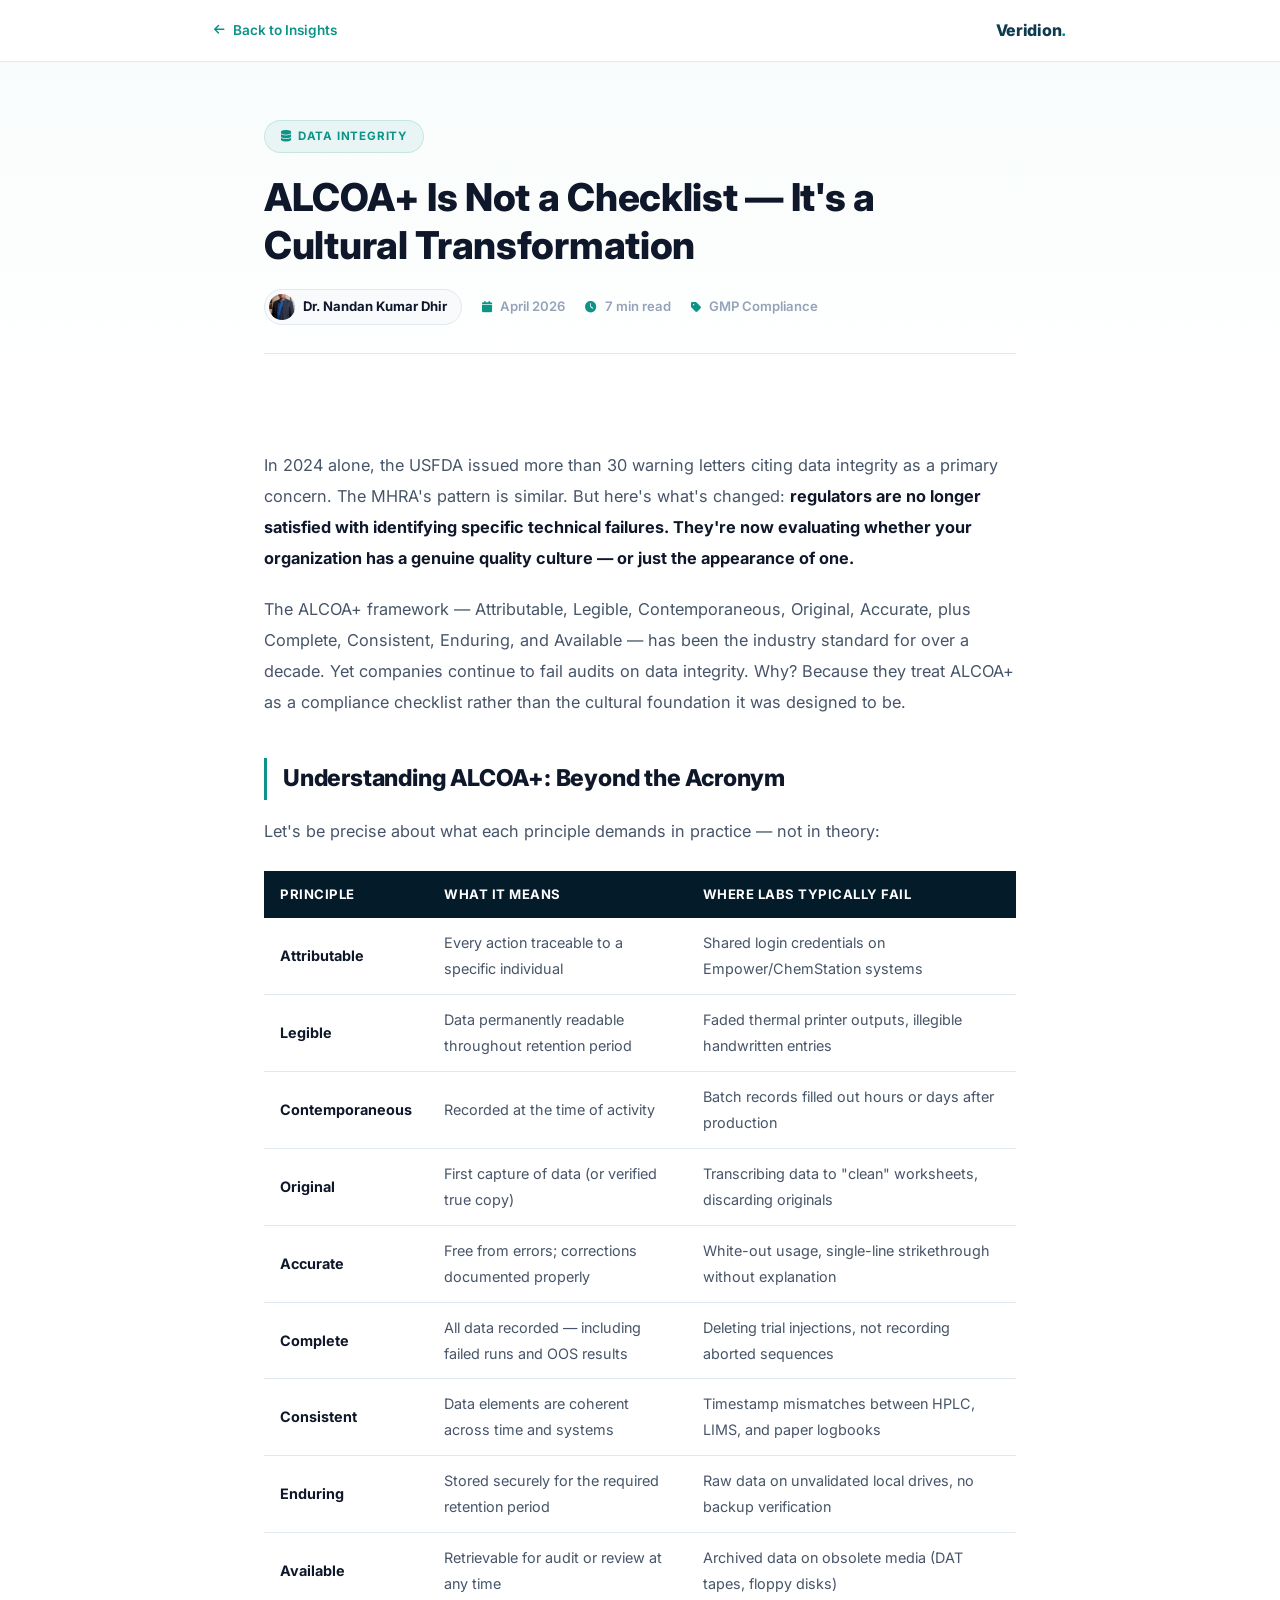
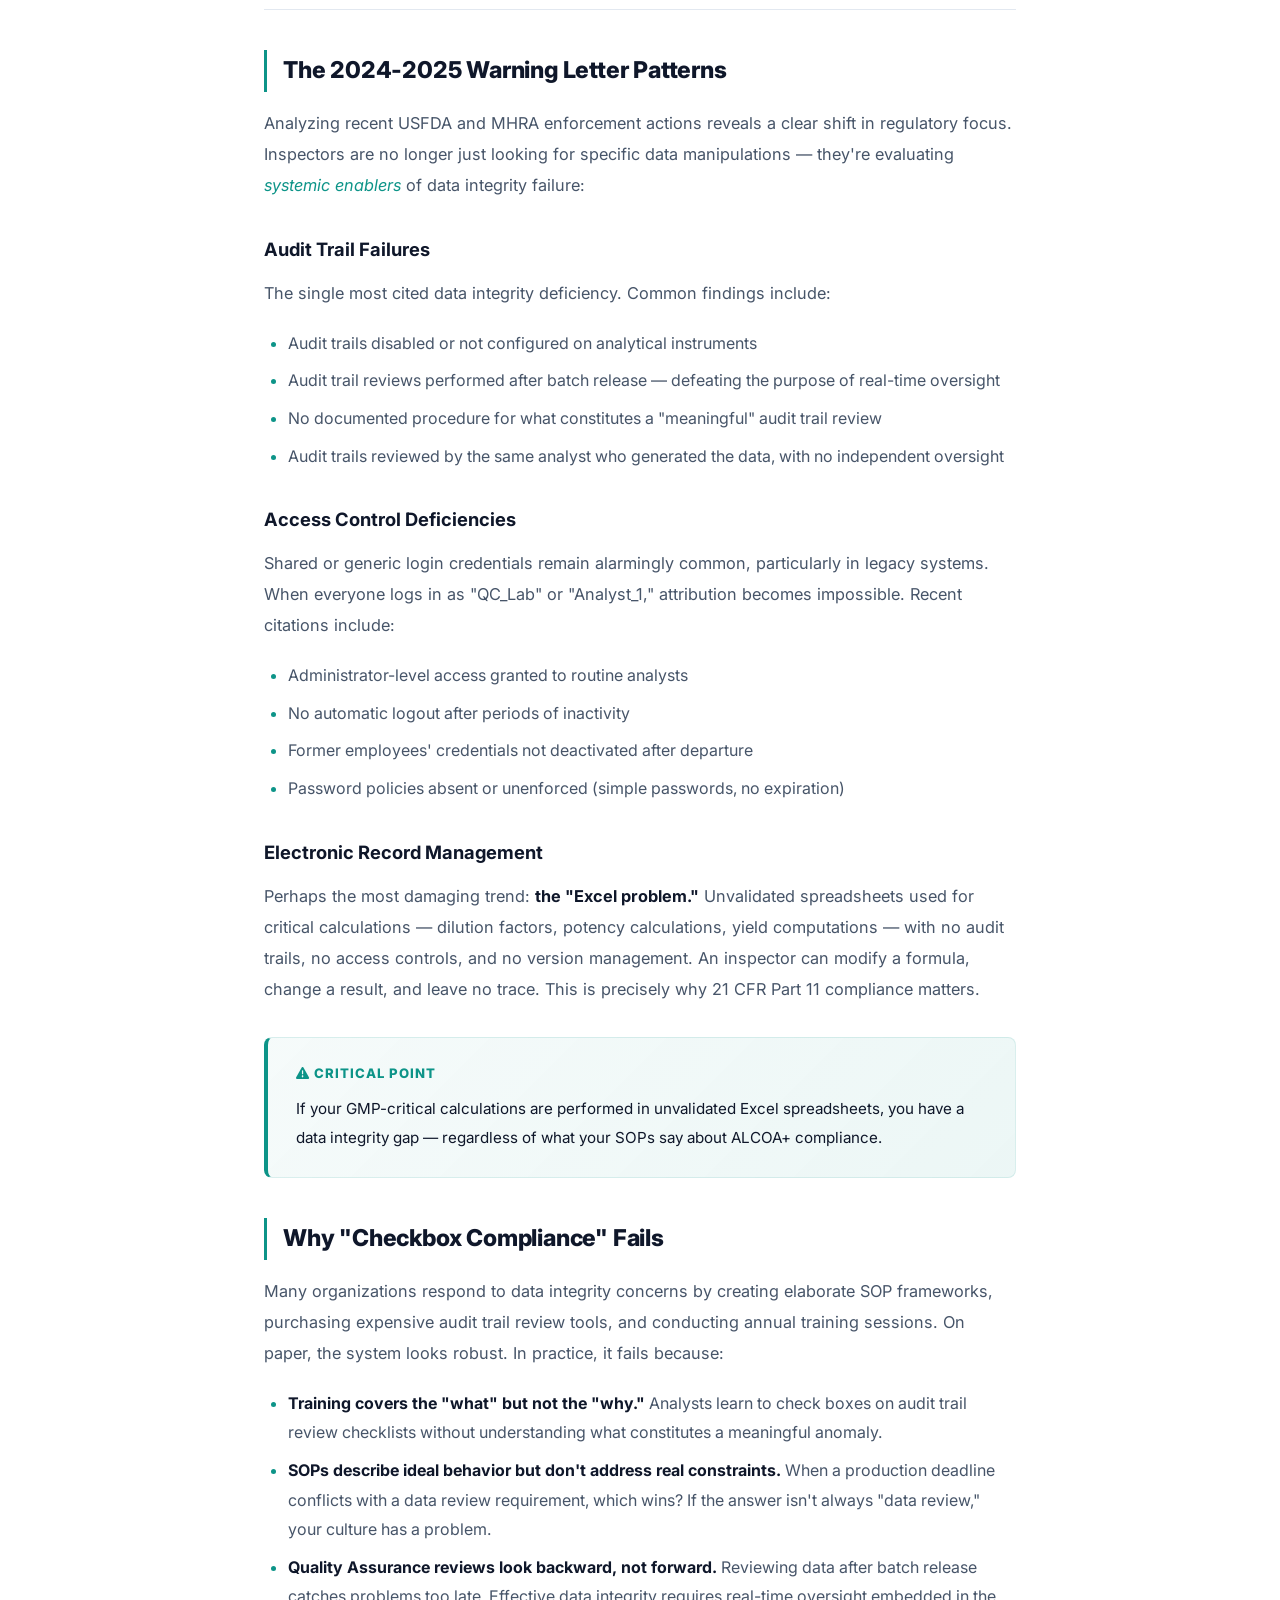
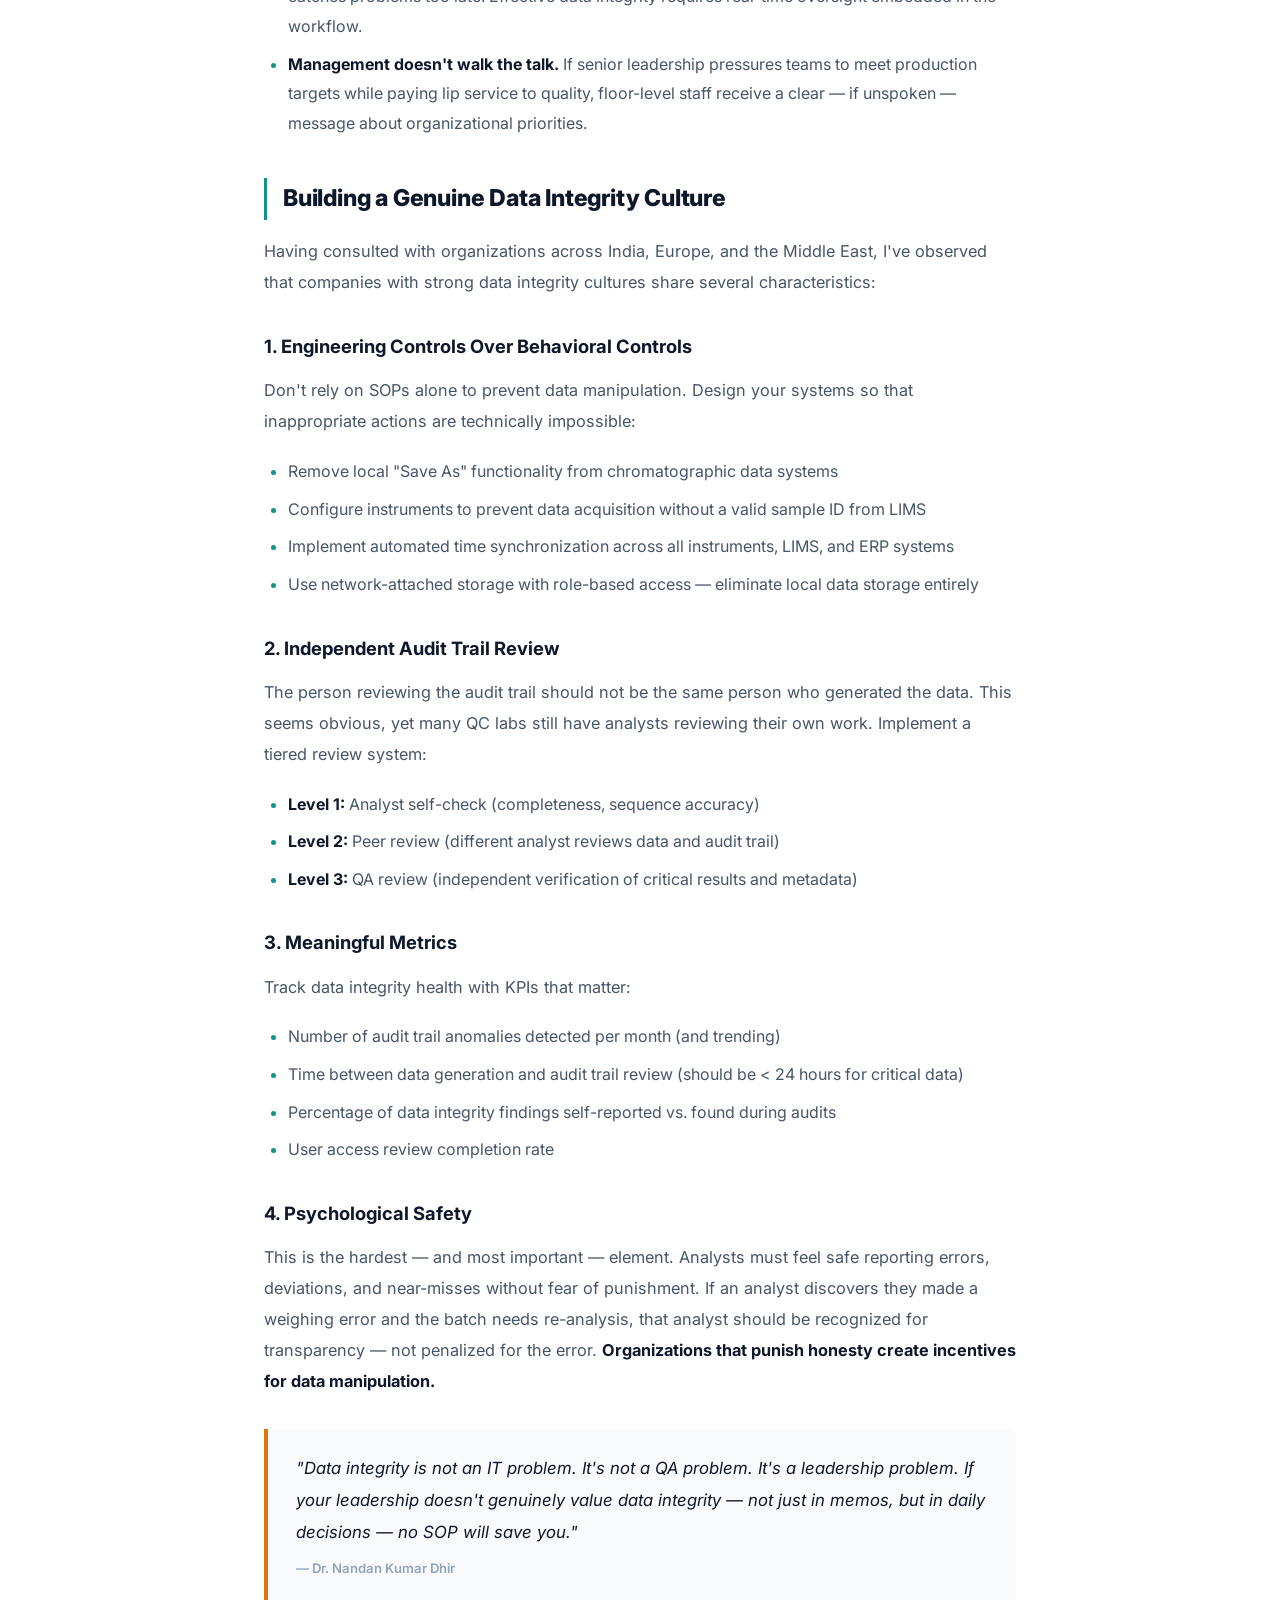
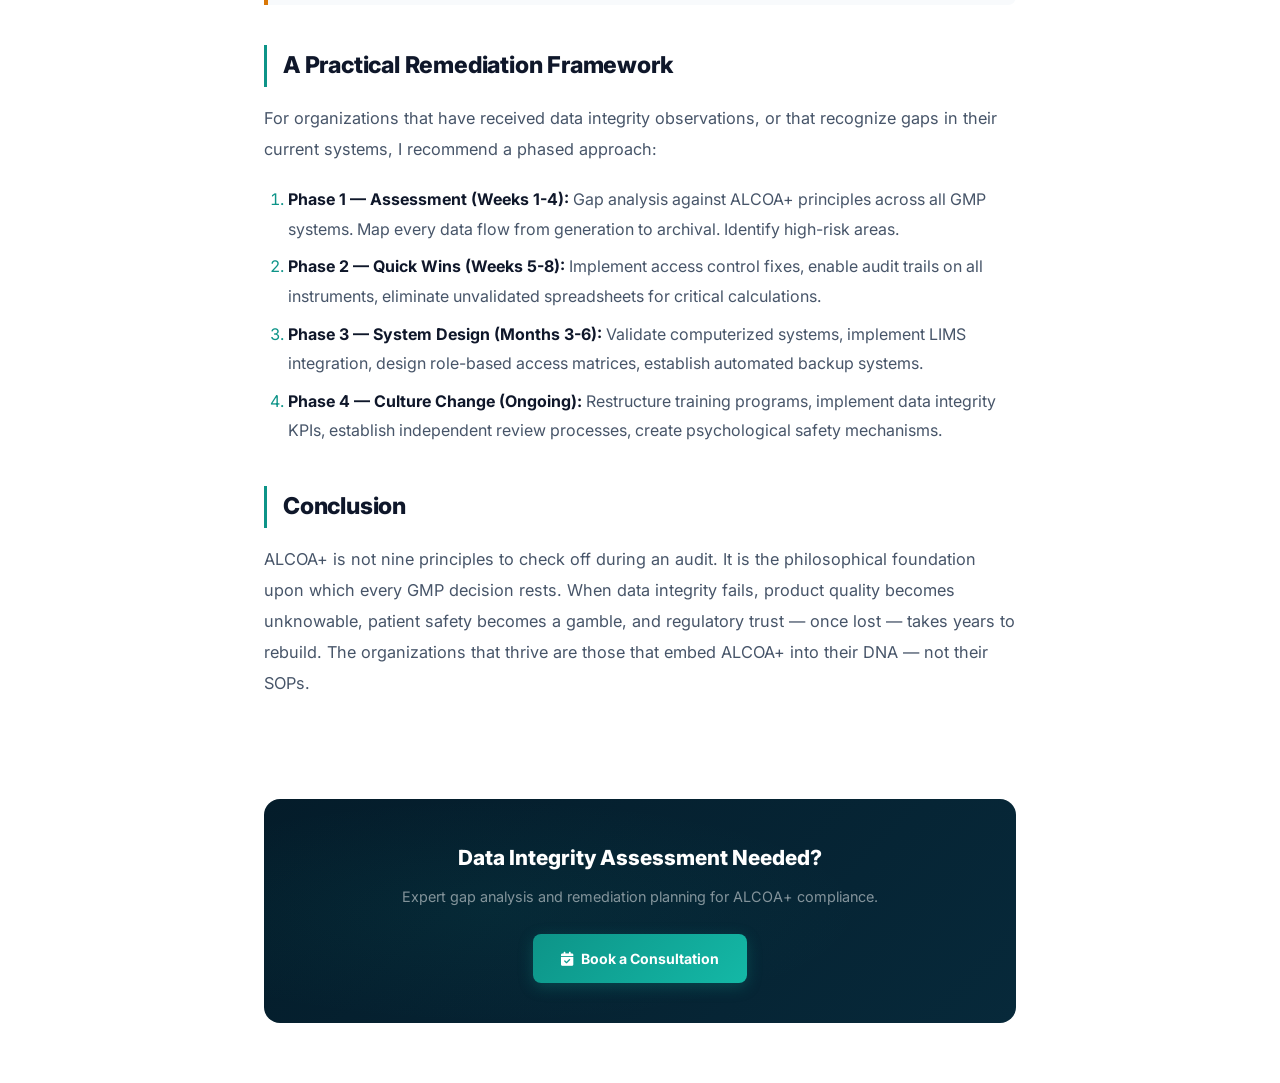
==== article-alcoa-data-integrity.html @ 31b1d575 "Add files via upload" ====
<!DOCTYPE html>
<html lang="en">
<head>
    <meta charset="UTF-8">
    <meta name="viewport" content="width=device-width, initial-scale=1.0">
    <meta name="description" content="ALCOA+ is not a checklist — it's a cultural transformation. Understanding data integrity beyond compliance with USFDA and MHRA frameworks.">
    <meta name="author" content="Dr. Nandan Kumar Dhir">
    <title>ALCOA+ Is Not a Checklist — Veridion</title>
    <link rel="icon" type="image/svg+xml" href="favicon.svg">
    <link rel="preconnect" href="https://fonts.googleapis.com">
    <link href="https://fonts.googleapis.com/css2?family=Inter:wght@400;500;600;700;800;900&family=Lora:ital,wght@0,400;0,600;1,400&display=swap" rel="stylesheet">
    <link rel="stylesheet" href="https://cdnjs.cloudflare.com/ajax/libs/font-awesome/6.5.1/css/all.min.css">
    <link rel="stylesheet" href="article.css">
</head>
<body>

<nav class="article-nav">
    <div class="container">
        <a href="index.html#insights" class="back-link"><i class="fas fa-arrow-left"></i> Back to Insights</a>
        <a href="index.html" class="brand">Veridion<span>.</span></a>
    </div>
</nav>

<header class="article-hero">
    <div class="container">
        <span class="article-tag"><i class="fas fa-database"></i> Data Integrity</span>
        <h1>ALCOA+ Is Not a Checklist — It's a Cultural Transformation</h1>
        <div class="article-meta">
            <div class="author-badge">
                <img src="dr-dhir.png" alt="Dr. Dhir">
                <span>Dr. Nandan Kumar Dhir</span>
            </div>
            <span><i class="fas fa-calendar"></i> April 2026</span>
            <span><i class="fas fa-clock"></i> 7 min read</span>
            <span><i class="fas fa-tag"></i> GMP Compliance</span>
        </div>
    </div>
</header>

<main class="article-body">
    <p>In 2024 alone, the USFDA issued more than 30 warning letters citing data integrity as a primary concern. The MHRA's pattern is similar. But here's what's changed: <strong>regulators are no longer satisfied with identifying specific technical failures. They're now evaluating whether your organization has a genuine quality culture — or just the appearance of one.</strong></p>

    <p>The ALCOA+ framework — Attributable, Legible, Contemporaneous, Original, Accurate, plus Complete, Consistent, Enduring, and Available — has been the industry standard for over a decade. Yet companies continue to fail audits on data integrity. Why? Because they treat ALCOA+ as a compliance checklist rather than the cultural foundation it was designed to be.</p>

    <h2>Understanding ALCOA+: Beyond the Acronym</h2>

    <p>Let's be precise about what each principle demands in practice — not in theory:</p>

    <table>
        <tr><th>Principle</th><th>What It Means</th><th>Where Labs Typically Fail</th></tr>
        <tr><td><strong>Attributable</strong></td><td>Every action traceable to a specific individual</td><td>Shared login credentials on Empower/ChemStation systems</td></tr>
        <tr><td><strong>Legible</strong></td><td>Data permanently readable throughout retention period</td><td>Faded thermal printer outputs, illegible handwritten entries</td></tr>
        <tr><td><strong>Contemporaneous</strong></td><td>Recorded at the time of activity</td><td>Batch records filled out hours or days after production</td></tr>
        <tr><td><strong>Original</strong></td><td>First capture of data (or verified true copy)</td><td>Transcribing data to "clean" worksheets, discarding originals</td></tr>
        <tr><td><strong>Accurate</strong></td><td>Free from errors; corrections documented properly</td><td>White-out usage, single-line strikethrough without explanation</td></tr>
        <tr><td><strong>Complete</strong></td><td>All data recorded — including failed runs and OOS results</td><td>Deleting trial injections, not recording aborted sequences</td></tr>
        <tr><td><strong>Consistent</strong></td><td>Data elements are coherent across time and systems</td><td>Timestamp mismatches between HPLC, LIMS, and paper logbooks</td></tr>
        <tr><td><strong>Enduring</strong></td><td>Stored securely for the required retention period</td><td>Raw data on unvalidated local drives, no backup verification</td></tr>
        <tr><td><strong>Available</strong></td><td>Retrievable for audit or review at any time</td><td>Archived data on obsolete media (DAT tapes, floppy disks)</td></tr>
    </table>

    <h2>The 2024-2025 Warning Letter Patterns</h2>

    <p>Analyzing recent USFDA and MHRA enforcement actions reveals a clear shift in regulatory focus. Inspectors are no longer just looking for specific data manipulations — they're evaluating <em>systemic enablers</em> of data integrity failure:</p>

    <h3>Audit Trail Failures</h3>
    <p>The single most cited data integrity deficiency. Common findings include:</p>
    <ul>
        <li>Audit trails disabled or not configured on analytical instruments</li>
        <li>Audit trail reviews performed after batch release — defeating the purpose of real-time oversight</li>
        <li>No documented procedure for what constitutes a "meaningful" audit trail review</li>
        <li>Audit trails reviewed by the same analyst who generated the data, with no independent oversight</li>
    </ul>

    <h3>Access Control Deficiencies</h3>
    <p>Shared or generic login credentials remain alarmingly common, particularly in legacy systems. When everyone logs in as "QC_Lab" or "Analyst_1," attribution becomes impossible. Recent citations include:</p>
    <ul>
        <li>Administrator-level access granted to routine analysts</li>
        <li>No automatic logout after periods of inactivity</li>
        <li>Former employees' credentials not deactivated after departure</li>
        <li>Password policies absent or unenforced (simple passwords, no expiration)</li>
    </ul>

    <h3>Electronic Record Management</h3>
    <p>Perhaps the most damaging trend: <strong>the "Excel problem."</strong> Unvalidated spreadsheets used for critical calculations — dilution factors, potency calculations, yield computations — with no audit trails, no access controls, and no version management. An inspector can modify a formula, change a result, and leave no trace. This is precisely why 21 CFR Part 11 compliance matters.</p>

    <div class="key-takeaway">
        <h4><i class="fas fa-exclamation-triangle"></i> Critical Point</h4>
        <p>If your GMP-critical calculations are performed in unvalidated Excel spreadsheets, you have a data integrity gap — regardless of what your SOPs say about ALCOA+ compliance.</p>
    </div>

    <h2>Why "Checkbox Compliance" Fails</h2>

    <p>Many organizations respond to data integrity concerns by creating elaborate SOP frameworks, purchasing expensive audit trail review tools, and conducting annual training sessions. On paper, the system looks robust. In practice, it fails because:</p>

    <ul>
        <li><strong>Training covers the "what" but not the "why."</strong> Analysts learn to check boxes on audit trail review checklists without understanding what constitutes a meaningful anomaly.</li>
        <li><strong>SOPs describe ideal behavior but don't address real constraints.</strong> When a production deadline conflicts with a data review requirement, which wins? If the answer isn't always "data review," your culture has a problem.</li>
        <li><strong>Quality Assurance reviews look backward, not forward.</strong> Reviewing data after batch release catches problems too late. Effective data integrity requires real-time oversight embedded in the workflow.</li>
        <li><strong>Management doesn't walk the talk.</strong> If senior leadership pressures teams to meet production targets while paying lip service to quality, floor-level staff receive a clear — if unspoken — message about organizational priorities.</li>
    </ul>

    <h2>Building a Genuine Data Integrity Culture</h2>

    <p>Having consulted with organizations across India, Europe, and the Middle East, I've observed that companies with strong data integrity cultures share several characteristics:</p>

    <h3>1. Engineering Controls Over Behavioral Controls</h3>
    <p>Don't rely on SOPs alone to prevent data manipulation. Design your systems so that inappropriate actions are technically impossible:</p>
    <ul>
        <li>Remove local "Save As" functionality from chromatographic data systems</li>
        <li>Configure instruments to prevent data acquisition without a valid sample ID from LIMS</li>
        <li>Implement automated time synchronization across all instruments, LIMS, and ERP systems</li>
        <li>Use network-attached storage with role-based access — eliminate local data storage entirely</li>
    </ul>

    <h3>2. Independent Audit Trail Review</h3>
    <p>The person reviewing the audit trail should not be the same person who generated the data. This seems obvious, yet many QC labs still have analysts reviewing their own work. Implement a tiered review system:</p>
    <ul>
        <li><strong>Level 1:</strong> Analyst self-check (completeness, sequence accuracy)</li>
        <li><strong>Level 2:</strong> Peer review (different analyst reviews data and audit trail)</li>
        <li><strong>Level 3:</strong> QA review (independent verification of critical results and metadata)</li>
    </ul>

    <h3>3. Meaningful Metrics</h3>
    <p>Track data integrity health with KPIs that matter:</p>
    <ul>
        <li>Number of audit trail anomalies detected per month (and trending)</li>
        <li>Time between data generation and audit trail review (should be < 24 hours for critical data)</li>
        <li>Percentage of data integrity findings self-reported vs. found during audits</li>
        <li>User access review completion rate</li>
    </ul>

    <h3>4. Psychological Safety</h3>
    <p>This is the hardest — and most important — element. Analysts must feel safe reporting errors, deviations, and near-misses without fear of punishment. If an analyst discovers they made a weighing error and the batch needs re-analysis, that analyst should be recognized for transparency — not penalized for the error. <strong>Organizations that punish honesty create incentives for data manipulation.</strong></p>

    <blockquote>
        <p>"Data integrity is not an IT problem. It's not a QA problem. It's a leadership problem. If your leadership doesn't genuinely value data integrity — not just in memos, but in daily decisions — no SOP will save you."</p>
        <cite>— Dr. Nandan Kumar Dhir</cite>
    </blockquote>

    <h2>A Practical Remediation Framework</h2>

    <p>For organizations that have received data integrity observations, or that recognize gaps in their current systems, I recommend a phased approach:</p>

    <ol>
        <li><strong>Phase 1 — Assessment (Weeks 1-4):</strong> Gap analysis against ALCOA+ principles across all GMP systems. Map every data flow from generation to archival. Identify high-risk areas.</li>
        <li><strong>Phase 2 — Quick Wins (Weeks 5-8):</strong> Implement access control fixes, enable audit trails on all instruments, eliminate unvalidated spreadsheets for critical calculations.</li>
        <li><strong>Phase 3 — System Design (Months 3-6):</strong> Validate computerized systems, implement LIMS integration, design role-based access matrices, establish automated backup systems.</li>
        <li><strong>Phase 4 — Culture Change (Ongoing):</strong> Restructure training programs, implement data integrity KPIs, establish independent review processes, create psychological safety mechanisms.</li>
    </ol>

    <h2>Conclusion</h2>
    <p>ALCOA+ is not nine principles to check off during an audit. It is the philosophical foundation upon which every GMP decision rests. When data integrity fails, product quality becomes unknowable, patient safety becomes a gamble, and regulatory trust — once lost — takes years to rebuild. The organizations that thrive are those that embed ALCOA+ into their DNA — not their SOPs.</p>
</main>

<section class="article-cta">
    <div class="article-cta-inner">
        <h3>Data Integrity Assessment Needed?</h3>
        <p>Expert gap analysis and remediation planning for ALCOA+ compliance.</p>
        <a href="index.html#contact" class="article-cta-btn"><i class="fas fa-calendar-check"></i> Book a Consultation</a>
    </div>
</section>

</body>
</html>
---- article.css ----
/* ==============================================
   ARTICLE PAGE STYLES
   ============================================== */
:root {
    --font: 'Inter', -apple-system, BlinkMacSystemFont, sans-serif;
    --font-serif: 'Lora', 'Georgia', serif;
    --teal: #0D9488; --teal-bright: #14B8A6; --teal-light: #5EEAD4;
    --navy: #0D3A4F; --navy-dark: #07293A; --navy-deepest: #041C2A;
    --white: #FFFFFF; --gray-50: #F8FAFC; --gray-100: #F1F5F9;
    --gray-200: #E2E8F0; --gray-400: #94A3B8; --gray-500: #64748B;
    --text-dark: #0F172A; --text-body: #475569; --text-light: #64748B;
    --gold: #D97706;
}
* { margin: 0; padding: 0; box-sizing: border-box; }
html { scroll-behavior: smooth; }
body {
    font-family: var(--font); color: var(--text-body);
    line-height: 1.8; background: var(--white);
    -webkit-font-smoothing: antialiased;
}

/* ===== ARTICLE NAV ===== */
.article-nav {
    position: fixed; top: 0; width: 100%; z-index: 100;
    background: rgba(255,255,255,0.92);
    backdrop-filter: blur(20px); -webkit-backdrop-filter: blur(20px);
    border-bottom: 1px solid var(--gray-200);
    padding: 16px 0;
}
.article-nav .container {
    max-width: 900px; margin: 0 auto; padding: 0 24px;
    display: flex; align-items: center; justify-content: space-between;
}
.article-nav .back-link {
    display: inline-flex; align-items: center; gap: 8px;
    font-size: 0.85rem; font-weight: 600; color: var(--teal);
    text-decoration: none; transition: all 0.3s ease;
}
.article-nav .back-link:hover { color: var(--navy); gap: 12px; }
.article-nav .back-link i { font-size: 0.75rem; transition: transform 0.3s ease; }
.article-nav .back-link:hover i { transform: translateX(-3px); }
.article-nav .brand {
    font-weight: 800; font-size: 1rem; color: var(--navy);
    text-decoration: none; letter-spacing: -0.3px;
}
.article-nav .brand span { color: var(--teal); }

/* ===== ARTICLE HERO ===== */
.article-hero {
    padding: 120px 0 48px;
    background: linear-gradient(180deg, rgba(13,148,136,0.03) 0%, var(--white) 100%);
    position: relative;
}
.article-hero::after {
    content: ''; position: absolute; inset: 0; pointer-events: none;
    background-image: radial-gradient(circle, rgba(13,148,136,0.025) 1px, transparent 1px);
    background-size: 28px 28px; opacity: 0.5;
}
.article-hero .container { position: relative; z-index: 2; max-width: 800px; margin: 0 auto; padding: 0 24px; }
.article-tag {
    display: inline-flex; align-items: center; gap: 6px;
    padding: 5px 16px; background: rgba(13,148,136,0.08);
    border: 1px solid rgba(13,148,136,0.15); border-radius: 999px;
    font-size: 0.72rem; font-weight: 700; color: var(--teal);
    text-transform: uppercase; letter-spacing: 0.8px; margin-bottom: 20px;
}
.article-hero h1 {
    font-size: clamp(1.6rem, 4vw, 2.4rem);
    font-weight: 800; color: var(--text-dark);
    line-height: 1.25; letter-spacing: -0.3px; margin-bottom: 20px;
}
.article-meta {
    display: flex; flex-wrap: wrap; gap: 20px; align-items: center;
    font-size: 0.82rem; color: var(--gray-400); font-weight: 600;
    padding-bottom: 28px; border-bottom: 1px solid var(--gray-200);
}
.article-meta i { margin-right: 5px; font-size: 0.72rem; color: var(--teal); }
.article-meta .author-badge {
    display: inline-flex; align-items: center; gap: 8px;
    padding: 4px 14px 4px 4px; background: var(--gray-50);
    border: 1px solid var(--gray-200); border-radius: 999px;
}
.article-meta .author-badge img {
    width: 26px; height: 26px; border-radius: 50%; object-fit: cover;
}
.article-meta .author-badge span { font-weight: 700; color: var(--text-dark); }

/* ===== ARTICLE BODY ===== */
.article-body {
    max-width: 800px; margin: 0 auto; padding: 48px 24px 80px;
}
.article-body h2 {
    font-size: 1.45rem; font-weight: 800; color: var(--text-dark);
    margin: 40px 0 16px; letter-spacing: -0.2px;
    padding-left: 16px; border-left: 3px solid var(--teal);
}
.article-body h3 {
    font-size: 1.15rem; font-weight: 700; color: var(--text-dark);
    margin: 32px 0 12px;
}
.article-body p {
    font-size: 1.02rem; line-height: 1.9; color: var(--text-body);
    margin-bottom: 20px;
}
.article-body strong { color: var(--text-dark); }
.article-body em { color: var(--teal); font-style: italic; }
.article-body ul, .article-body ol {
    margin: 16px 0 24px; padding-left: 24px;
}
.article-body li {
    font-size: 1rem; line-height: 1.85; color: var(--text-body);
    margin-bottom: 8px;
}
.article-body li::marker { color: var(--teal); }

/* Key takeaway box */
.key-takeaway {
    padding: 24px 28px; margin: 32px 0;
    background: linear-gradient(135deg, rgba(13,148,136,0.04), rgba(13,148,136,0.08));
    border: 1px solid rgba(13,148,136,0.12);
    border-left: 4px solid var(--teal);
    border-radius: 8px;
}
.key-takeaway h4 {
    font-size: 0.82rem; font-weight: 800; color: var(--teal);
    text-transform: uppercase; letter-spacing: 1px; margin-bottom: 10px;
}
.key-takeaway p { font-size: 0.95rem; color: var(--text-dark); margin-bottom: 0; }

/* Stat highlight */
.stat-highlight {
    display: inline-flex; align-items: center; gap: 8px;
    padding: 6px 18px; background: var(--navy-deepest);
    color: var(--teal-bright); border-radius: 6px;
    font-size: 0.88rem; font-weight: 700; margin: 8px 4px;
}

/* Blockquote */
.article-body blockquote {
    margin: 32px 0; padding: 24px 28px;
    background: var(--gray-50); border-left: 4px solid var(--gold);
    border-radius: 0 8px 8px 0; font-style: italic;
}
.article-body blockquote p { color: var(--text-dark); font-size: 1.05rem; margin-bottom: 4px; }
.article-body blockquote cite {
    font-size: 0.82rem; color: var(--gray-400); font-style: normal; font-weight: 600;
}

/* Table */
.article-body table {
    width: 100%; border-collapse: collapse; margin: 24px 0;
    font-size: 0.9rem;
}
.article-body th {
    background: var(--navy-deepest); color: var(--white);
    padding: 12px 16px; text-align: left; font-weight: 700; font-size: 0.82rem;
    text-transform: uppercase; letter-spacing: 0.5px;
}
.article-body td {
    padding: 12px 16px; border-bottom: 1px solid var(--gray-200);
    color: var(--text-body);
}
.article-body tr:hover td { background: rgba(13,148,136,0.02); }

/* ===== CTA FOOTER ===== */
.article-cta {
    max-width: 800px; margin: 0 auto 60px; padding: 0 24px;
}
.article-cta-inner {
    padding: 40px; background: linear-gradient(135deg, var(--navy-deepest), var(--navy-dark));
    border-radius: 16px; text-align: center; position: relative; overflow: hidden;
}
.article-cta-inner::before {
    content: ''; position: absolute; inset: 0;
    background: radial-gradient(ellipse 50% 50% at 30% 50%, rgba(20,184,166,0.06), transparent);
}
.article-cta-inner h3 {
    font-size: 1.3rem; font-weight: 800; color: var(--white);
    margin-bottom: 8px; position: relative; z-index: 2;
}
.article-cta-inner p {
    font-size: 0.9rem; color: rgba(255,255,255,0.5);
    margin-bottom: 24px; position: relative; z-index: 2;
}
.article-cta-btn {
    display: inline-flex; align-items: center; gap: 8px;
    padding: 12px 28px;
    background: linear-gradient(135deg, var(--teal), var(--teal-bright));
    color: var(--white); text-decoration: none;
    font-weight: 700; font-size: 0.88rem; border-radius: 8px;
    box-shadow: 0 4px 15px rgba(13,148,136,0.3);
    transition: all 0.3s ease; position: relative; z-index: 2;
}
.article-cta-btn:hover { transform: translateY(-2px); box-shadow: 0 8px 25px rgba(13,148,136,0.4); }

/* ===== RESPONSIVE ===== */
@media (max-width: 768px) {
    .article-hero { padding: 100px 0 36px; }
    .article-hero h1 { font-size: 1.4rem; }
    .article-meta { gap: 12px; }
    .article-body h2 { font-size: 1.25rem; }
    .article-body p { font-size: 0.95rem; }
    .article-cta-inner { padding: 28px 20px; }
}
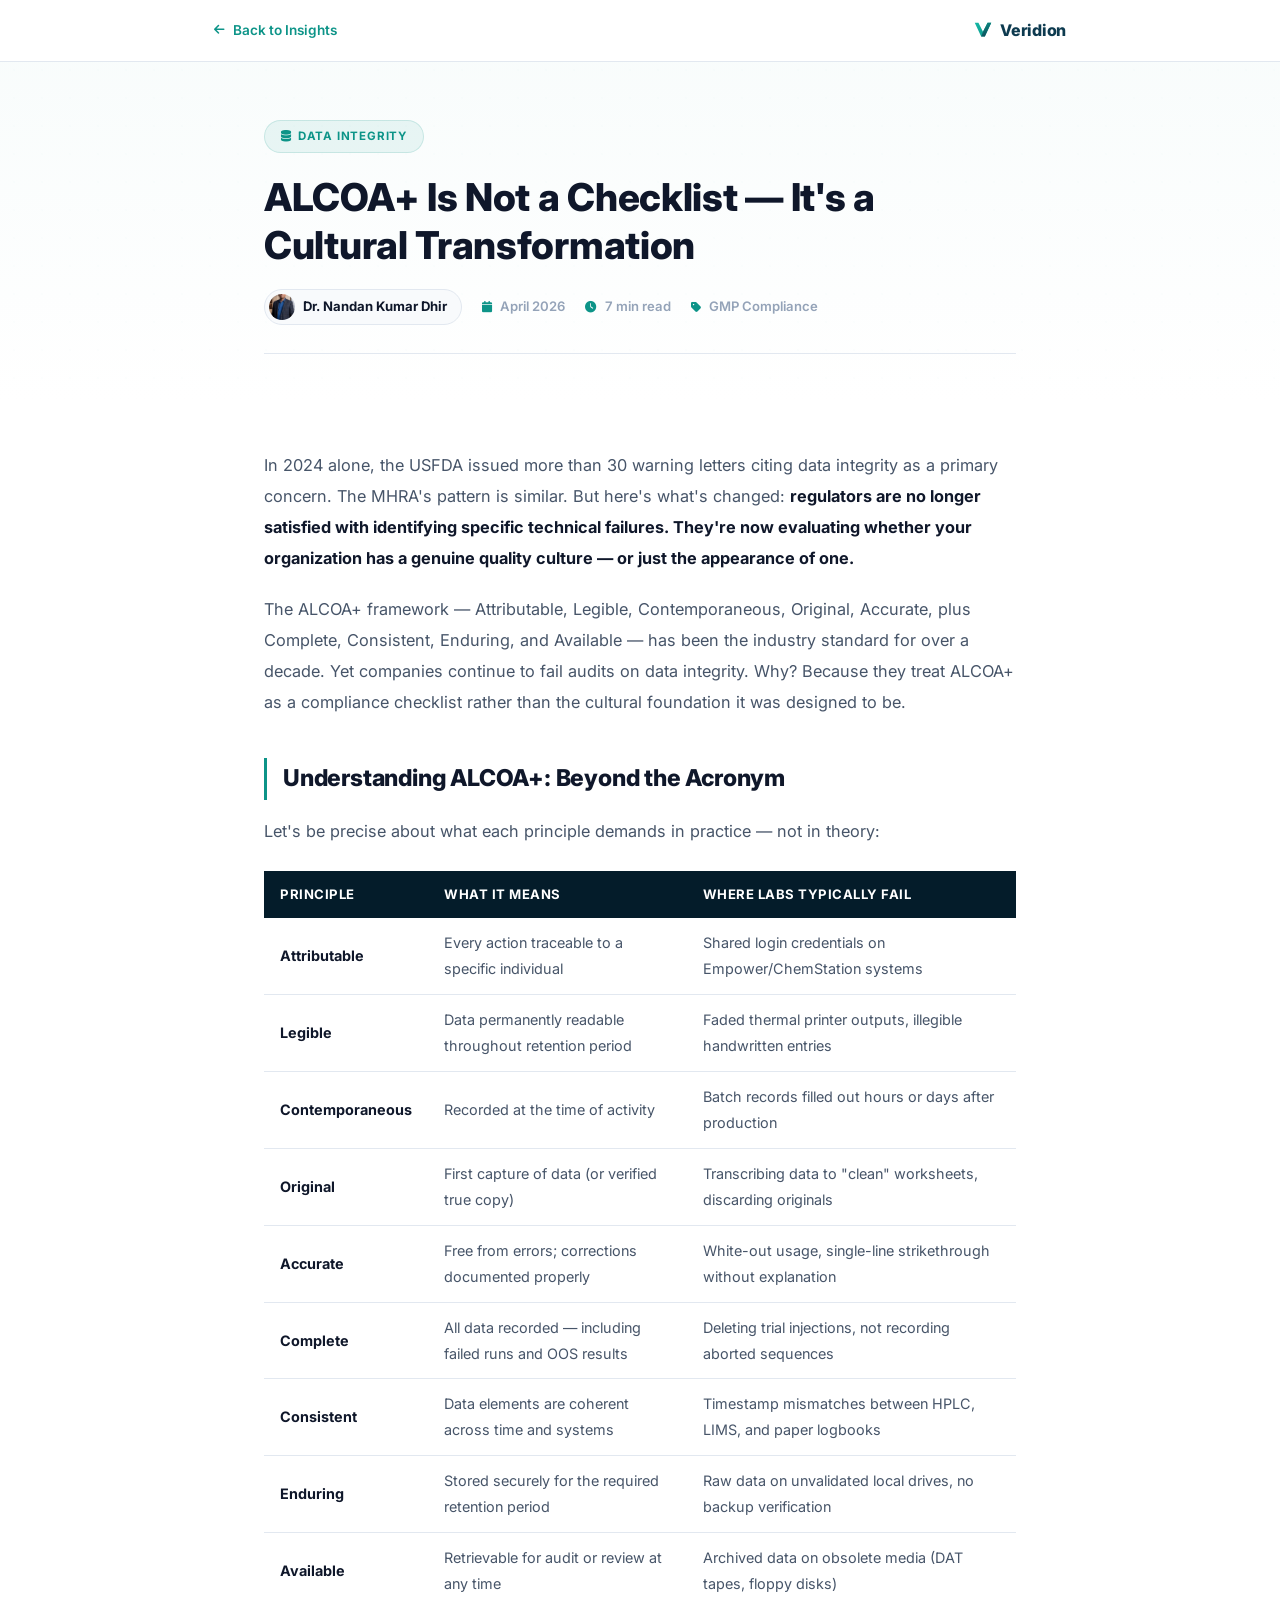
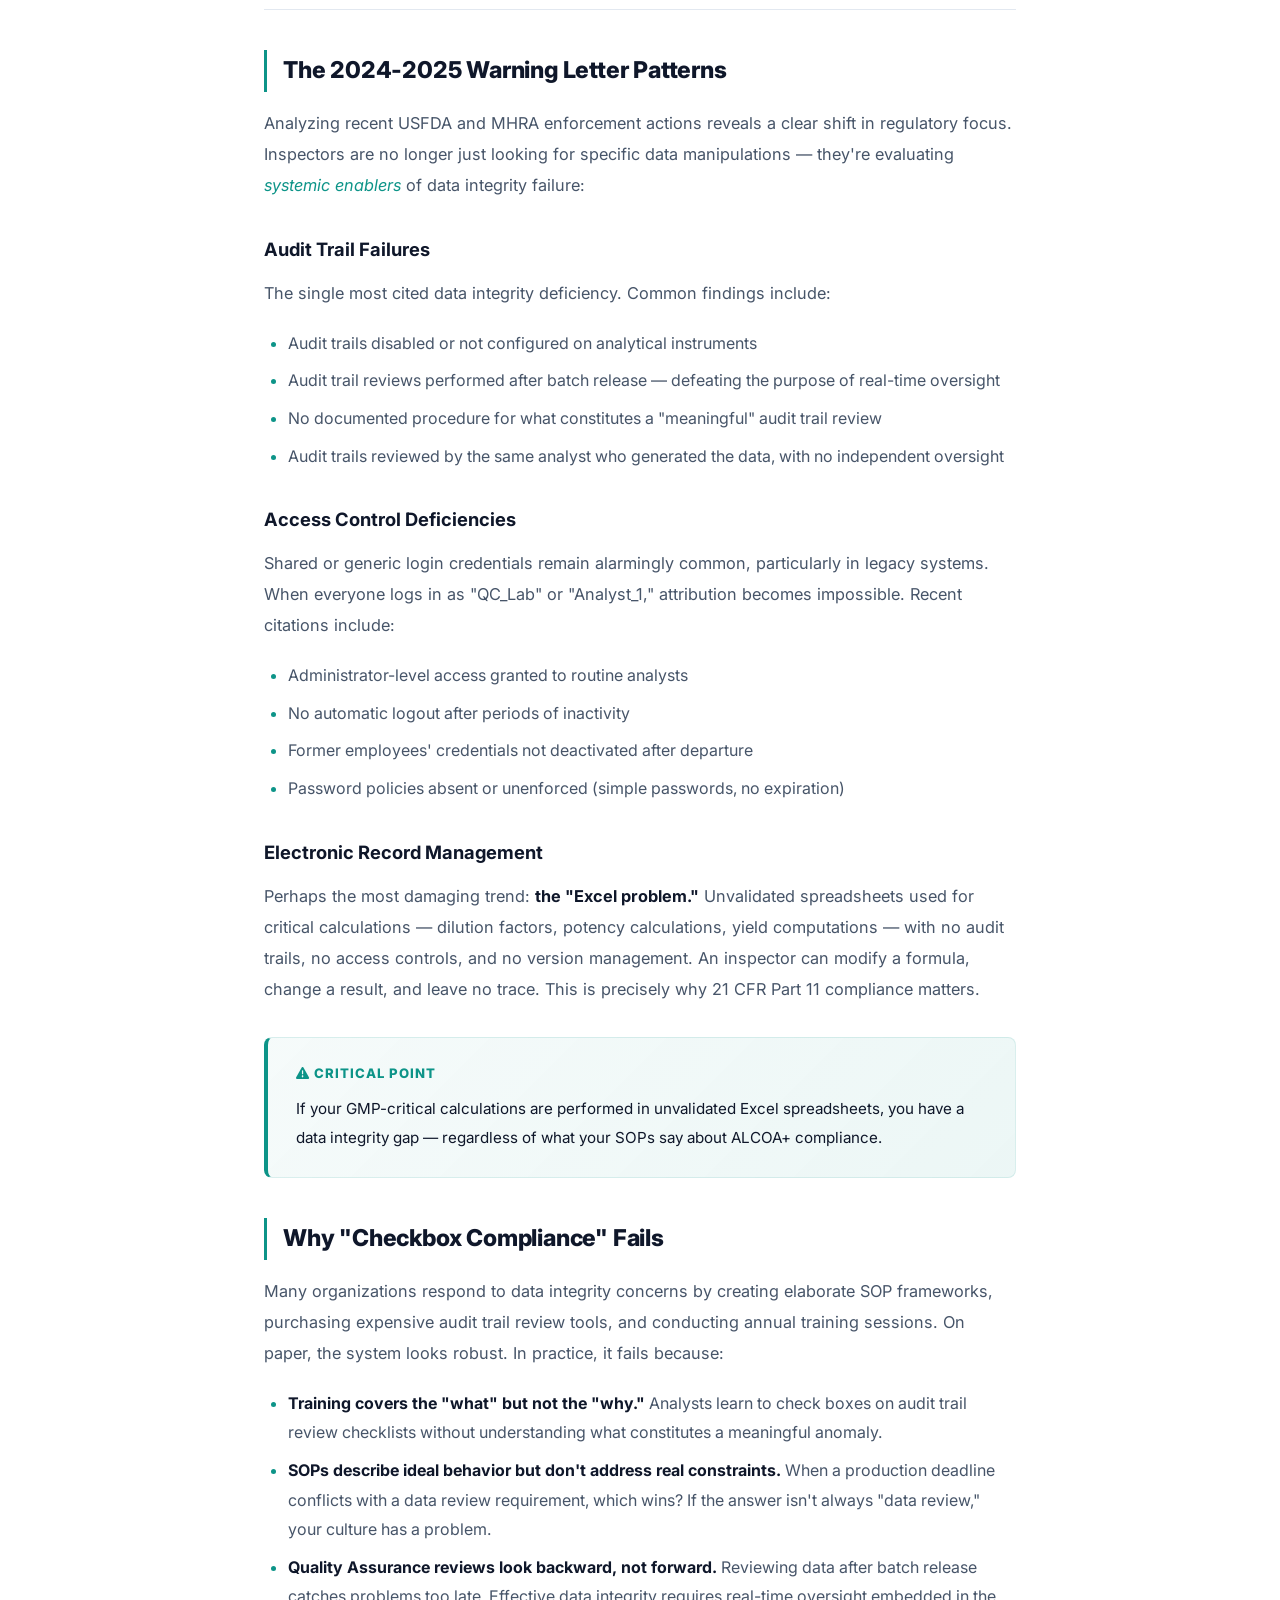
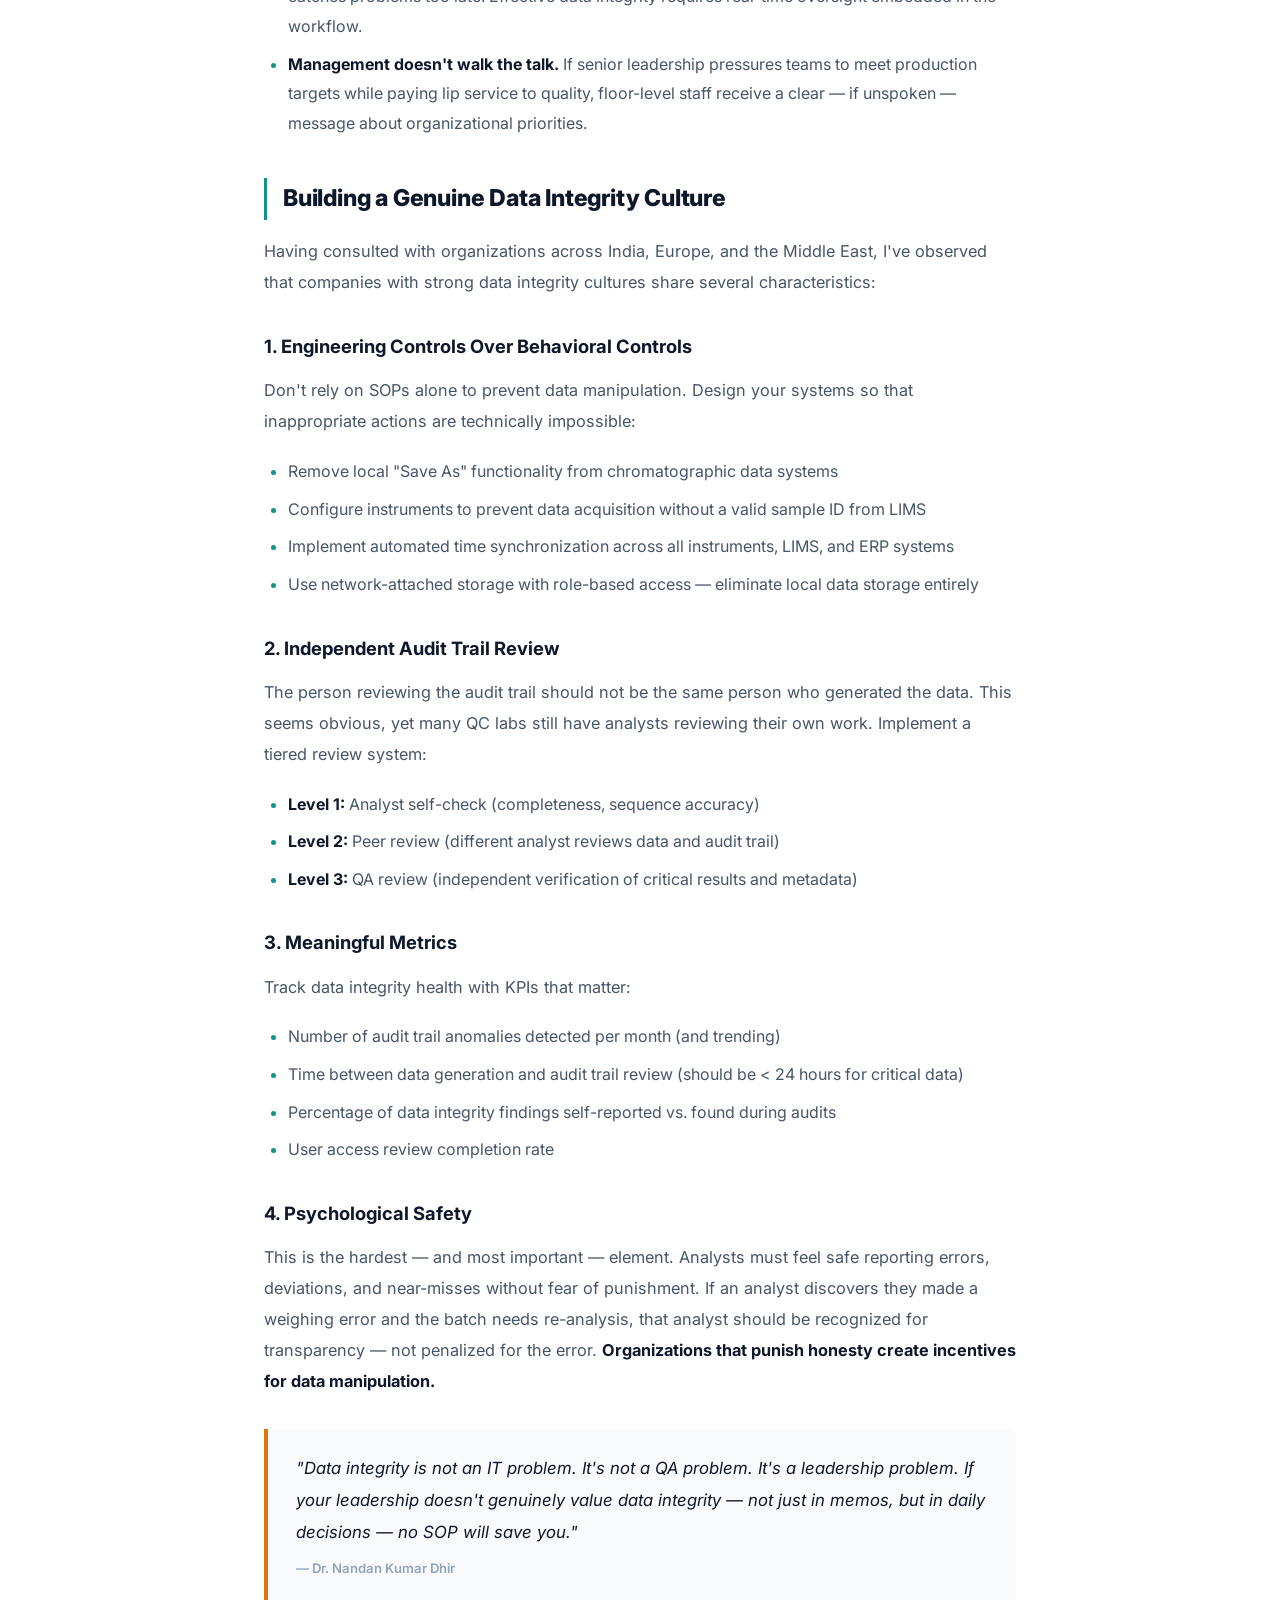
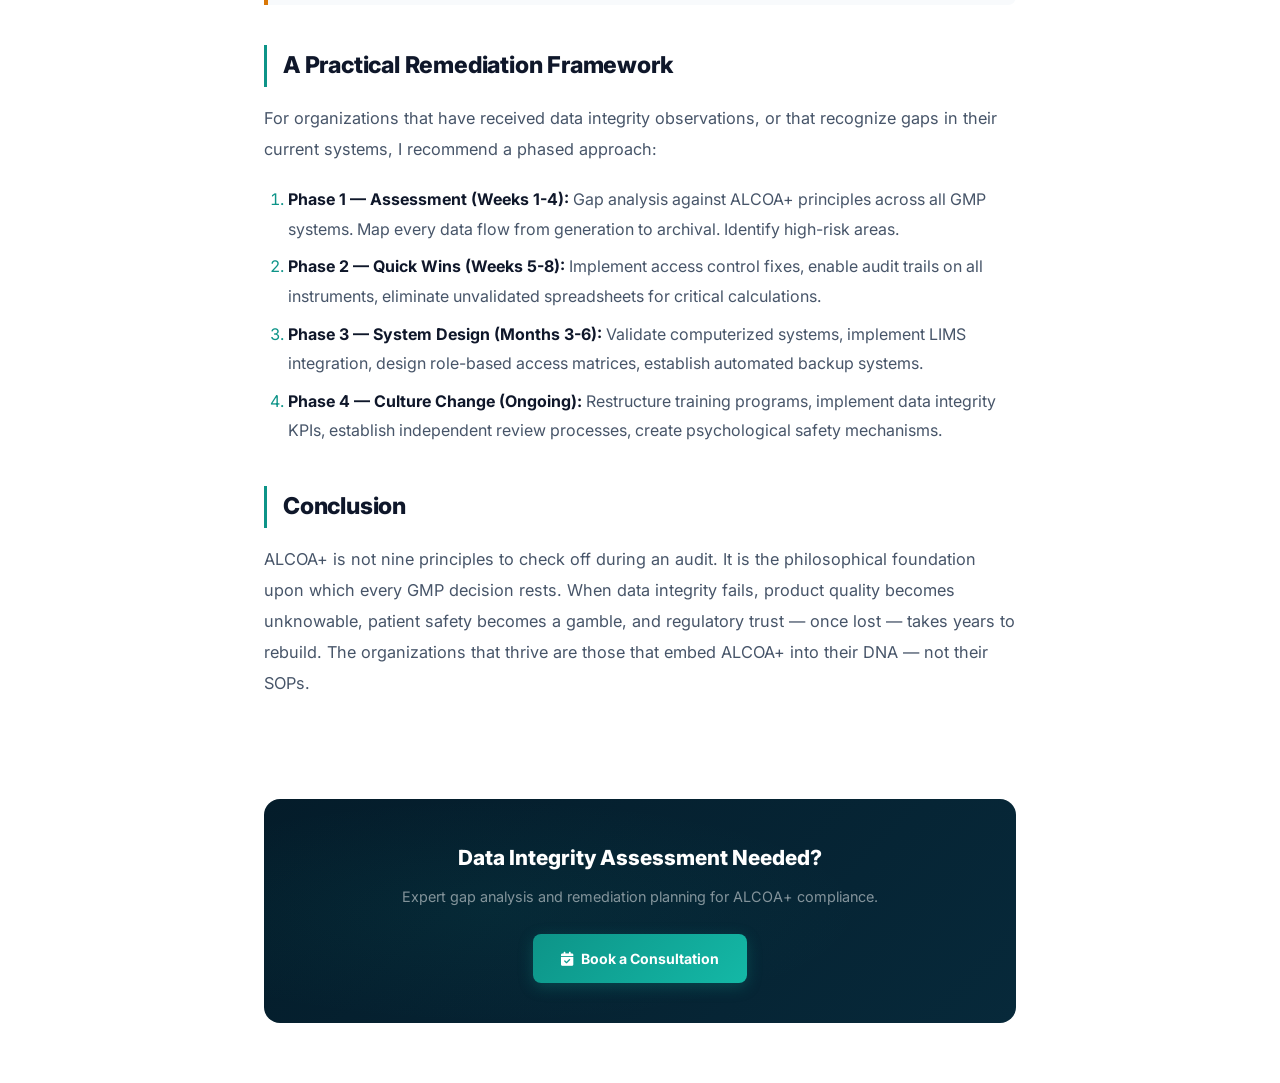
==== commit be56569a: "Add files via upload" ====
--- a/article-alcoa-data-integrity.html
+++ b/article-alcoa-data-integrity.html
@@ -17,7 +17,17 @@
 <nav class="article-nav">
     <div class="container">
         <a href="index.html#insights" class="back-link"><i class="fas fa-arrow-left"></i> Back to Insights</a>
-        <a href="index.html" class="brand">Veridion<span>.</span></a>
+        <a href="index.html" class="brand">
+            <svg viewBox="0 0 24 24" fill="none" xmlns="http://www.w3.org/2000/svg">
+                <path d="M3 4L10 19H14L21 4H17L12 14L7 4H3Z" fill="url(#paint0_linear_art1)"/>
+                <path d="M12 14L17 4H21L14 19H10L12 14Z" fill="url(#paint1_linear_art1)"/>
+                <defs>
+                    <linearGradient id="paint0_linear_art1" x1="3" y1="4" x2="21" y2="19" gradientUnits="userSpaceOnUse"><stop stop-color="#14B8A6"/><stop offset="1" stop-color="#0D9488"/></linearGradient>
+                    <linearGradient id="paint1_linear_art1" x1="12" y1="4" x2="21" y2="19" gradientUnits="userSpaceOnUse"><stop stop-color="#0D9488"/><stop offset="1" stop-color="#0D3A4F"/></linearGradient>
+                </defs>
+            </svg>
+            Veridion
+        </a>
     </div>
 </nav>
 
--- a/article.css
+++ b/article.css
@@ -42,8 +42,10 @@
 .article-nav .brand {
     font-weight: 800; font-size: 1rem; color: var(--navy);
     text-decoration: none; letter-spacing: -0.3px;
+    display: inline-flex; align-items: center; gap: 6px;
 }
 .article-nav .brand span { color: var(--teal); }
+.article-nav .brand svg { width: 22px; height: 22px; }
 
 /* ===== ARTICLE HERO ===== */
 .article-hero {
